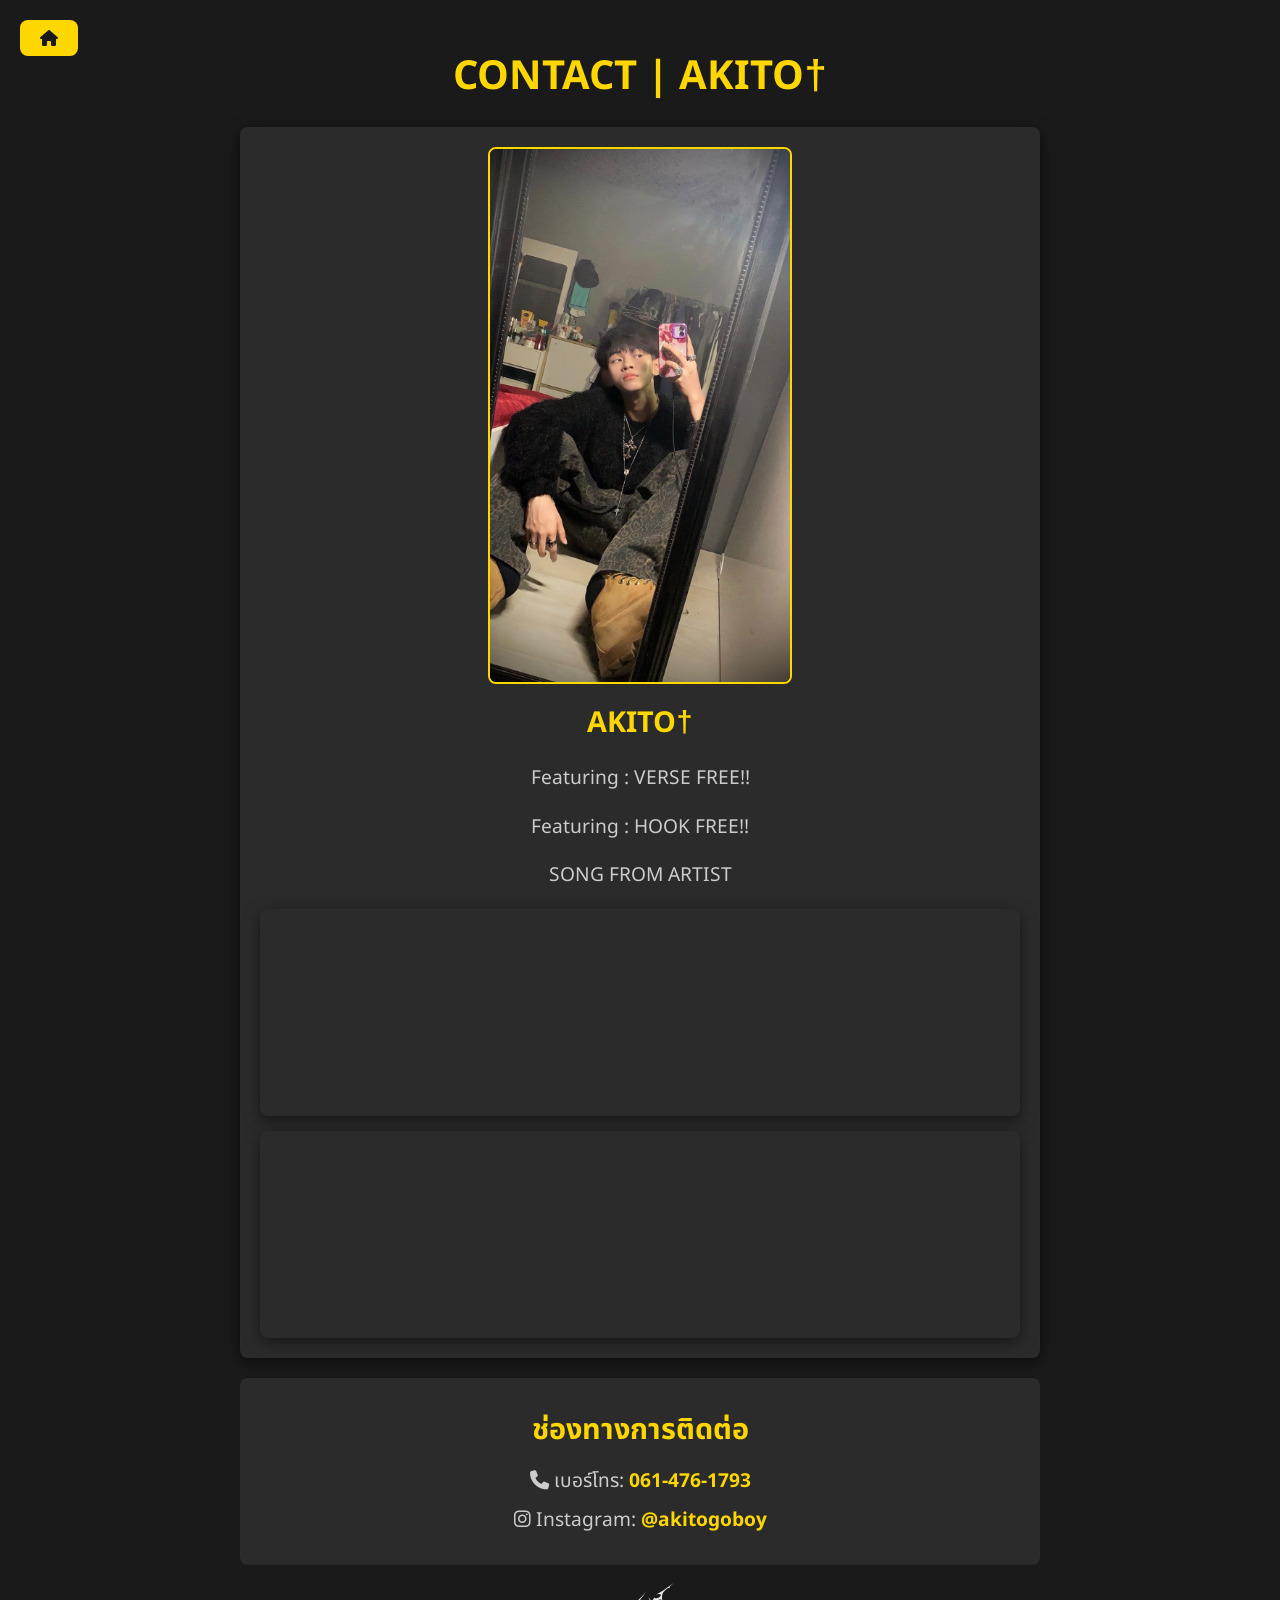
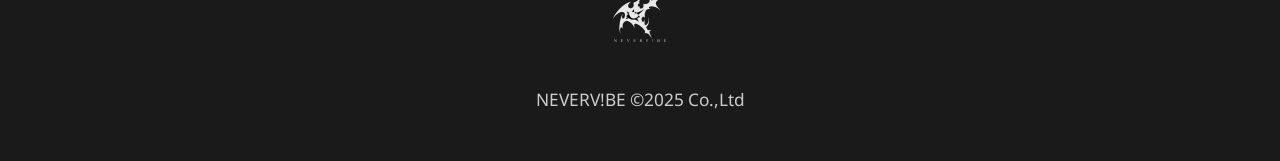
==== artist/AKITO.html @ 71a915e7 "Add files via upload" ====
<!DOCTYPE html>
<html lang="th">
<head>
    <meta charset="UTF-8">
    <meta name="viewport" content="width=device-width, initial-scale=1.0">
    <title>NEVERV!BE</title>
    <link rel="icon" type="image/x-icon" href="image/logo.png">
    <link rel="stylesheet" href="styles.css">
    <link rel="stylesheet" href="https://cdnjs.cloudflare.com/ajax/libs/font-awesome/6.6.0/css/all.min.css" integrity="sha512-Kc323vGBEqzTmouAECnVceyQqyqdsSiqLQISBL29aUW4U/M7pSPA/gEUZQqv1cwx4OnYxTxve5UMg5GT6L4JJg==" crossorigin="anonymous" referrerpolicy="no-referrer" />
    <link rel="preconnect" href="https://fonts.googleapis.com">
    <link rel="preconnect" href="https://fonts.gstatic.com" crossorigin>
    <link href="https://fonts.googleapis.com/css2?family=Noto+Sans+Thai:wght@100..900&display=swap" rel="stylesheet">
</head>
<body>
    <div class="home-button">
        <a href="https://undervibe.github.io/undervibe/">
            <i class="fa-solid fa-house"></i>
        </a>
    </div>
    <div class="container">
        <h1>CONTACT | AKITO†</h1>
        <div class="artist-card">
            <img src="image/artist7.jpg" alt="ศิลปิน 1">
            <h2>AKITO†</h2>
            <p>Featuring : VERSE FREE!!</p>
            <p>Featuring : HOOK FREE!!</p>
            <p>SONG FROM ARTIST</p>
            <div class="youtube-video">
                <iframe width="100%" height="200" src="https://www.youtube.com/embed/q7c63Br7a38" title="YouTube video player" frameborder="0" allow="accelerometer; autoplay; clipboard-write; encrypted-media; gyroscope; picture-in-picture" allowfullscreen></iframe>
            </div>

            <div class="soundcloud-preview">
                <iframe width="100%" height="200" scrolling="no" frameborder="no" allow="autoplay" src="https://w.soundcloud.com/player/?url=https://soundcloud.com/akitogoboy/she-fttrapmeen?si=21c6e44f8a884caf9ad15cc47c155f5d&utm_source=clipboard&utm_medium=text&utm_campaign=social_sharing&color=%23FFD700&auto_play=false"></iframe>
            </div>
        </div>
        <!-- เพิ่มศิลปินได้ตามต้องการ -->

        <div class="contact-info">
            <h2>ช่องทางการติดต่อ</h2>
            <p><i class="fa-solid fa-phone"></i> เบอร์โทร: <a href="tel:0614761793">061-476-1793</a></p>
            <p><i class="fa-brands fa-instagram"></i> Instagram: <a href="https://www.instagram.com/akitogoboy/" target="_blank">@akitogoboy</a></p>
        </div>
    </div>
    <footer>
        <img src="image/logo2.png" alt="โลโก้ UNDERVIBE" class="footer-logo">
        <p>NEVERV!BE ©2025 Co.,Ltd</p>
    </footer>
</body>
</html>
---- artist/styles.css ----
body {
    font-family: "Noto Sans Thai", sans-serif;
    background-color: #1a1a1a; /* สีพื้นหลังเข้ม */
    color: #ffffff; /* ตัวอักษรสีขาว */
    margin: 0;
    padding: 20px;
}

.container {
    max-width: 800px;
    margin: auto;
}

h1 {
    text-align: center;
    font-size: 2.5em;
    margin-bottom: 20px;
    color: #FFD700; /* สีทองเพื่อความหรูหรา */
    text-transform: uppercase; /* เปลี่ยนข้อความให้เป็นตัวพิมพ์ใหญ่ */
}

.artist-card {
    background: #2b2b2b; /* สีพื้นหลังของการ์ด */
    border-radius: 8px;
    box-shadow: 0 4px 15px rgba(0, 0, 0, 0.5); /* เงาที่ให้ความลึก */
    margin: 15px 0;
    padding: 20px;
    text-align: center;
    transition: transform 0.3s; /* การเปลี่ยนแปลงเมื่อโฮเวอร์ */
}

.artist-card:hover {
    transform: scale(1.05); /* ขยายการ์ดเมื่อโฮเวอร์ */
}

.artist-card img {
    width: 100%;
    max-width: 300px; /* กำหนดขนาดสูงสุดของรูปภาพ */
    border-radius: 8px;
    border: 2px solid #FFD700; /* ขอบทอง */
    margin: 0 auto; /* จัดให้อยู่กึ่งกลาง */
}


h2 {
    font-size: 1.8em;
    margin: 10px 0;
    color: #FFD700; /* สีทอง */
}

p {
    font-size: 1.2em;
    color: #cccccc; /* สีเทาอ่อน */
}

/* ปรับแต่งลิงก์ให้สวยงาม */
a {
    color: #FFD700;
    text-decoration: none;
    font-weight: bold;
}

a:hover {
    text-decoration: underline; /* เพิ่มเส้นใต้เมื่อโฮเวอร์ */
}
.contact-info {
    background: #2b2b2b; /* สีพื้นหลังเข้ม */
    border-radius: 8px;
    padding: 20px;
    margin-top: 20px;
}

.contact-info h2 {
    color: #FFD700; /* สีทอง */
    font-size: 1.8em;
    margin-bottom: 15px;
    text-align: center;
}

.contact-info p {
    color: #cccccc; /* สีเทาอ่อน */
    font-size: 1.2em;
    margin: 10px 0;
    text-align: center; /* จัดให้อยู่กลาง */
}

.contact-info a {
    font-family: "Noto Sans Thai", sans-serif;
    color: #FFD700; /* สีทอง */
    text-decoration: none; /* ไม่ให้มีเส้นใต้ */
    font-weight: bold; /* หนา */
}

.contact-info a:hover {
    text-decoration: underline; /* เพิ่มเส้นใต้เมื่อโฮเวอร์ */
}

footer {
    background: #1a1a1a; /* สีพื้นหลังเข้มเหมือนเว็บไซต์ */
    color: #cccccc; /* สีตัวอักษรเทาอ่อน */
    text-align: center; /* จัดกลาง */
    padding: 10px 0; /* ช่องว่างด้านบนและล่าง */
    position: relative; /* ให้ตำแหน่งสัมพันธ์กับ container */
    bottom: 0; /* จัดให้ไปอยู่ด้านล่าง */
    width: 100%; /* ทำให้เต็มความกว้าง */
    font-size: 0.9em; /* ขนาดตัวอักษรเล็กลง */
}

.footer-logo {
    width: 80px; /* ขยายขนาดโลโก้ */
    height: auto;
    margin-bottom: 10px;
    opacity: 0.9;
    transition: opacity 0.3s ease;
}

/* ปุ่มโฮม */
.home-button {
    display: inline-block;
    position: fixed; /* ทำให้ปุ่มโฮมติดกับหน้าจอ */
    top: 20px; /* ระยะจากด้านบน */
    left: 20px; /* ระยะจากด้านซ้าย */
    z-index: 1000; /* ลำดับชั้นเพื่อให้อยู่ด้านบนสุด */
    text-align: center;
}

.home-button a {
    display: inline-flex;
    align-items: center;
    padding: 10px 20px;
    background-color: #FFD700; /* สีทอง */
    color: #1a1a1a; /* สีตัวอักษรเข้ม */
    text-decoration: none;
    border-radius: 8px;
    font-weight: bold;
    transition: background-color 0.3s ease;
}

.home-button a:hover {
    background-color: #e5c100; /* สีทองเข้มขึ้นเล็กน้อยเมื่อโฮเวอร์ */
}

.home-icon {
    width: 20px;
    height: 20px;
    margin-right: 8px; /* เว้นระยะห่างระหว่างไอคอนกับข้อความ */
}

.youtube-video {
    margin-top: 15px;
    border-radius: 8px;
    overflow: hidden; /* ทำให้ขอบวิดีโอกลมตามมุมของการ์ด */
    box-shadow: 0 4px 15px rgba(0, 0, 0, 0.5); /* เพิ่มเงาให้ดูน่าสนใจ */
}

.soundcloud-preview {
    margin-top: 15px;
    border-radius: 8px;
    overflow: hidden;
    box-shadow: 0 4px 15px rgba(0, 0, 0, 0.5);
}
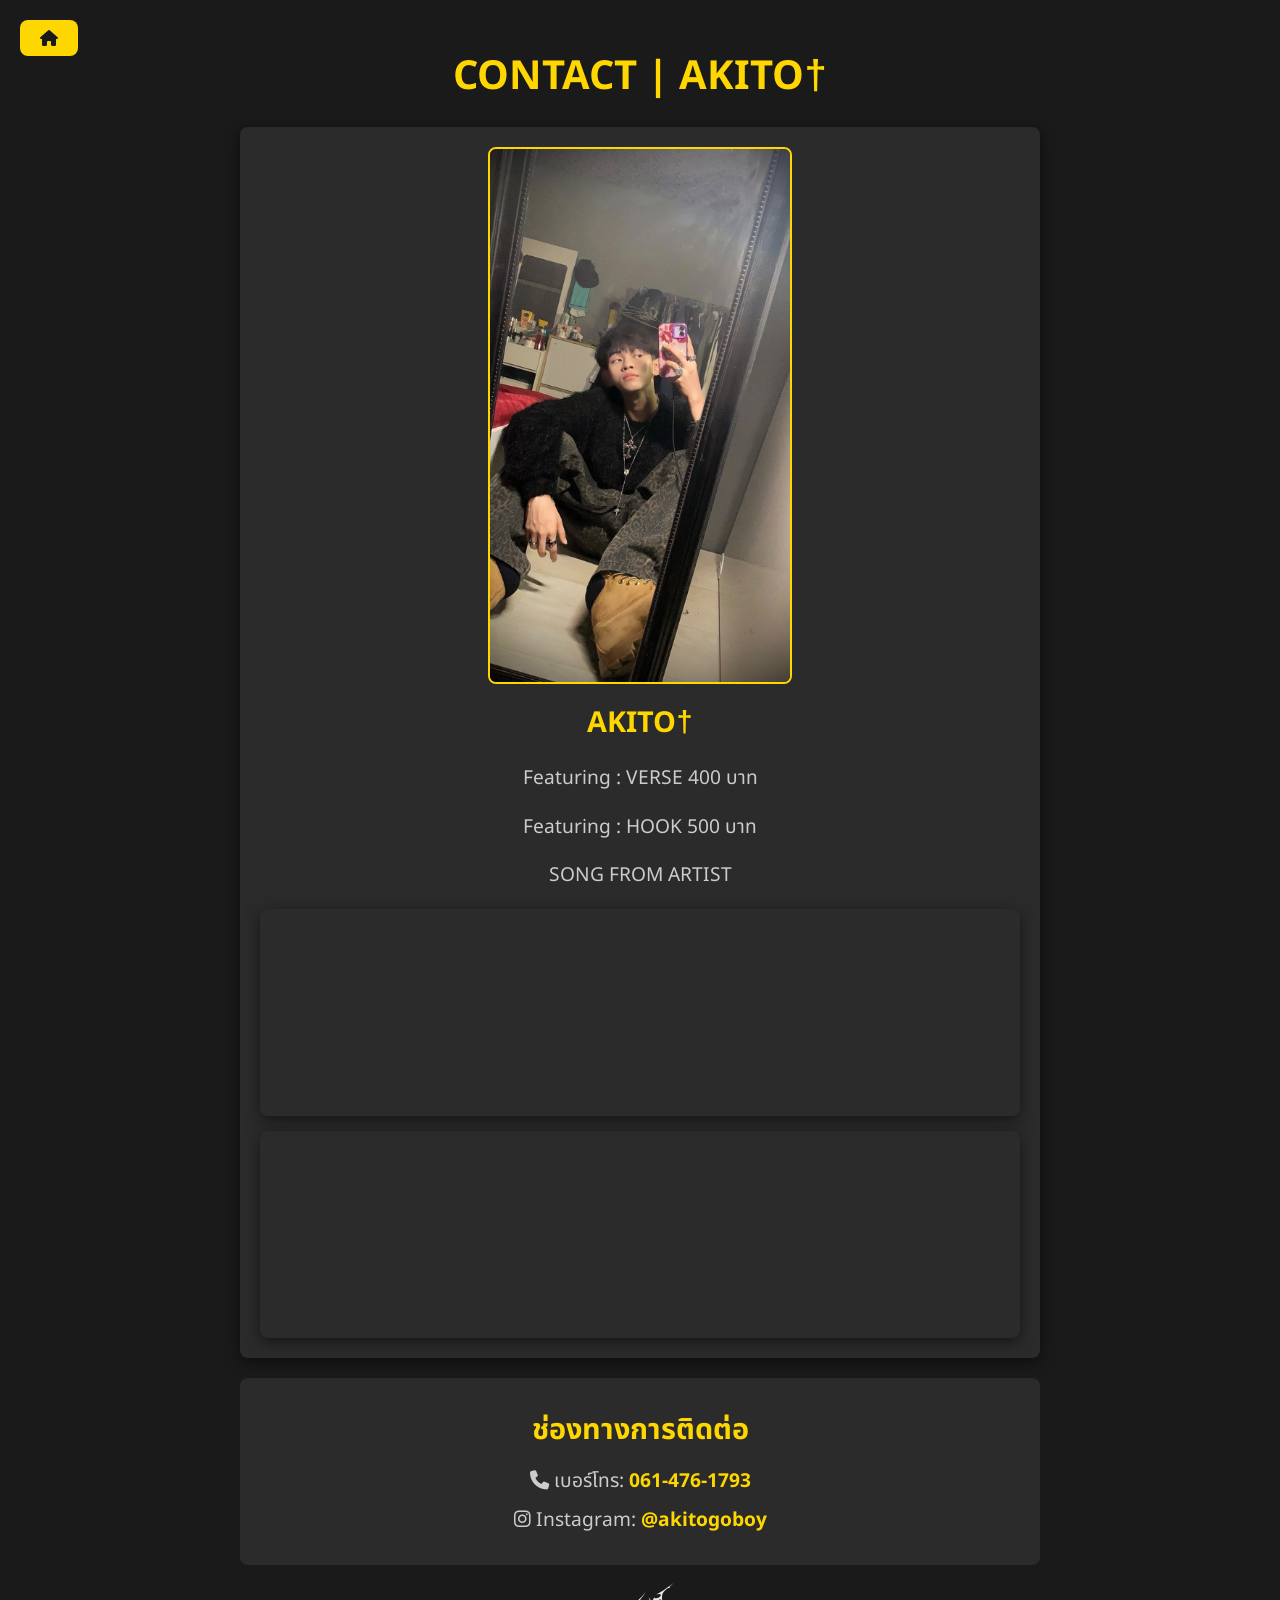
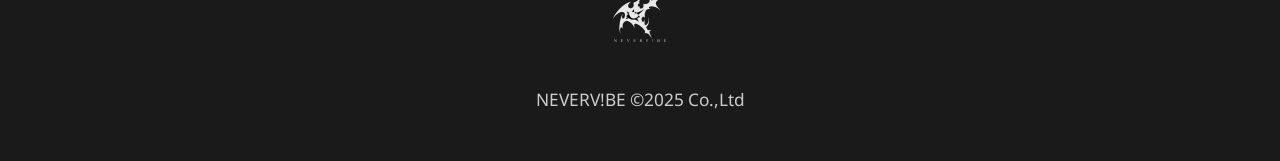
==== commit 399b2e90: "Add files via upload" ====
--- a/artist/AKITO.html
+++ b/artist/AKITO.html
@@ -13,7 +13,7 @@
 </head>
 <body>
     <div class="home-button">
-        <a href="https://undervibe.github.io/undervibe/">
+        <a href="https://undervibe.github.io/nevervibe/">
             <i class="fa-solid fa-house"></i>
         </a>
     </div>
@@ -22,8 +22,8 @@
         <div class="artist-card">
             <img src="image/artist7.jpg" alt="ศิลปิน 1">
             <h2>AKITO†</h2>
-            <p>Featuring : VERSE FREE!!</p>
-            <p>Featuring : HOOK FREE!!</p>
+            <p>Featuring : VERSE 400 บาท</p>
+            <p>Featuring : HOOK 500 บาท</p>
             <p>SONG FROM ARTIST</p>
             <div class="youtube-video">
                 <iframe width="100%" height="200" src="https://www.youtube.com/embed/q7c63Br7a38" title="YouTube video player" frameborder="0" allow="accelerometer; autoplay; clipboard-write; encrypted-media; gyroscope; picture-in-picture" allowfullscreen></iframe>
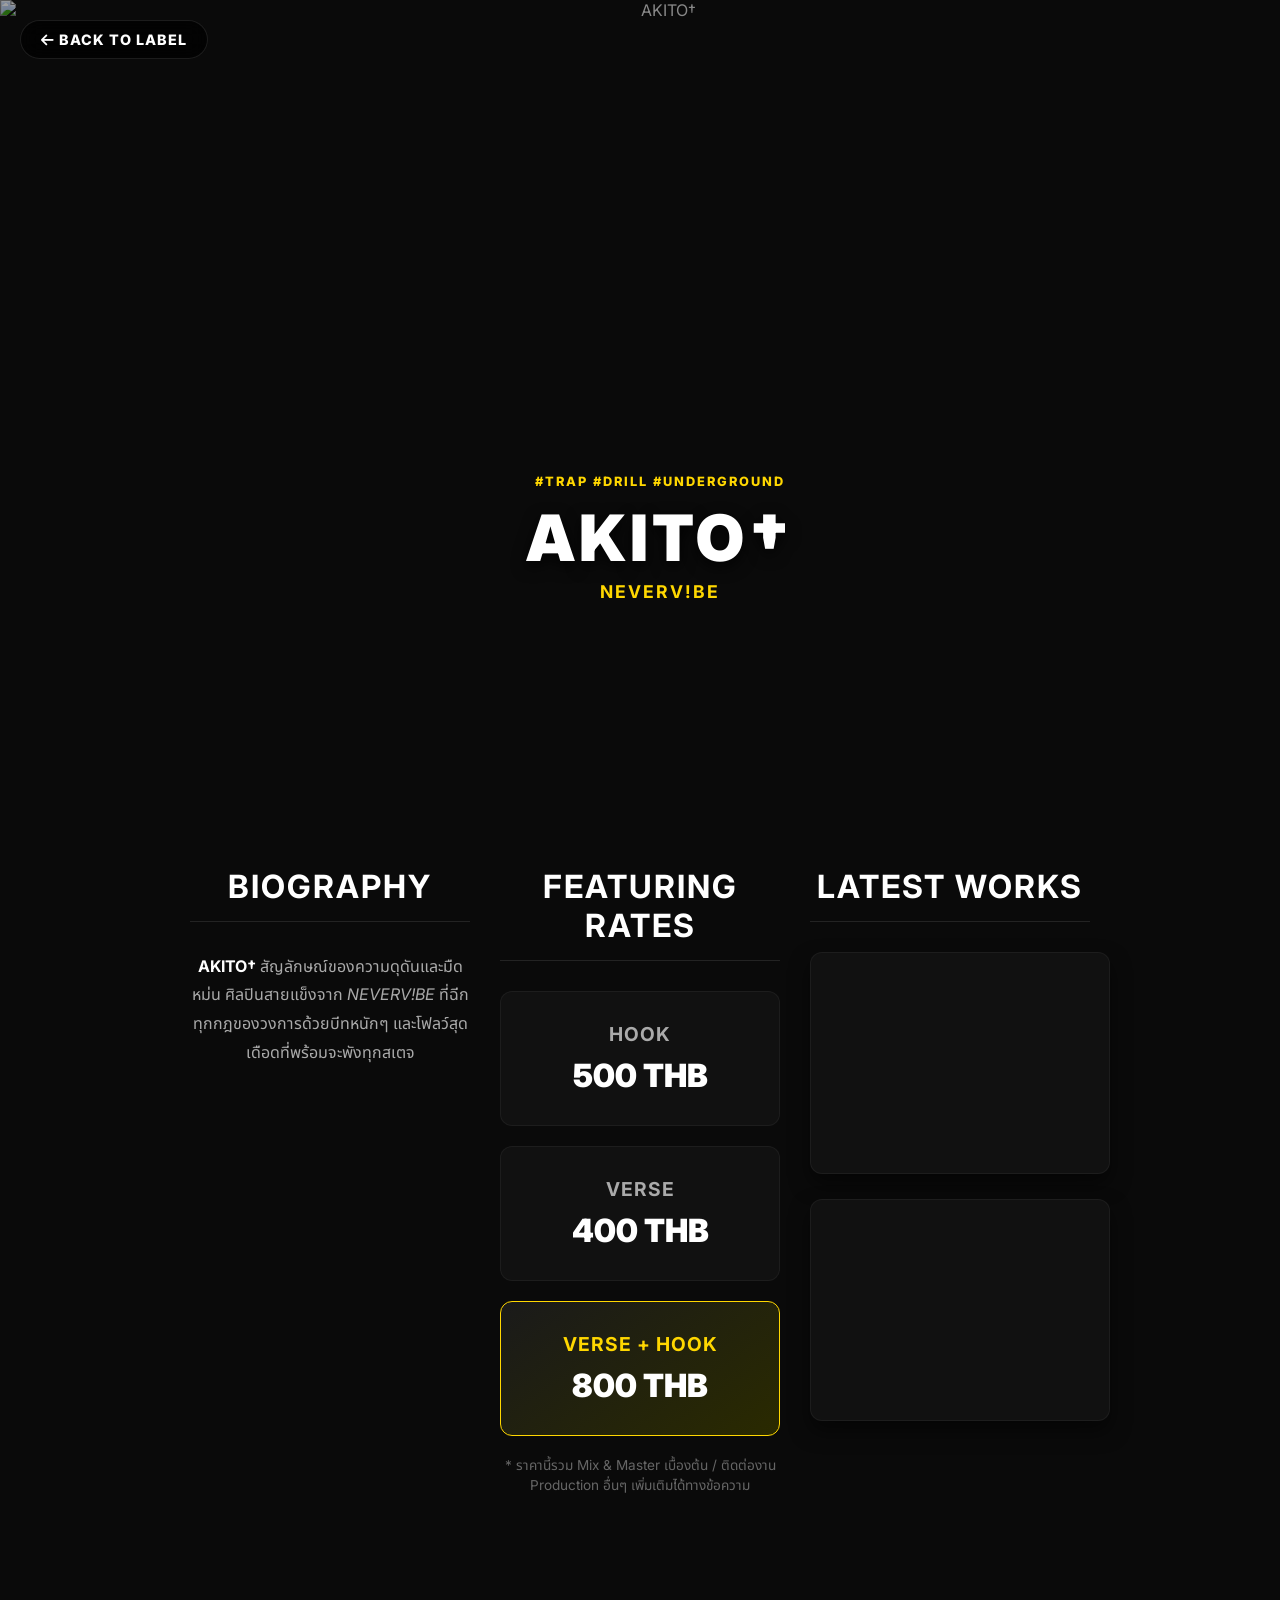
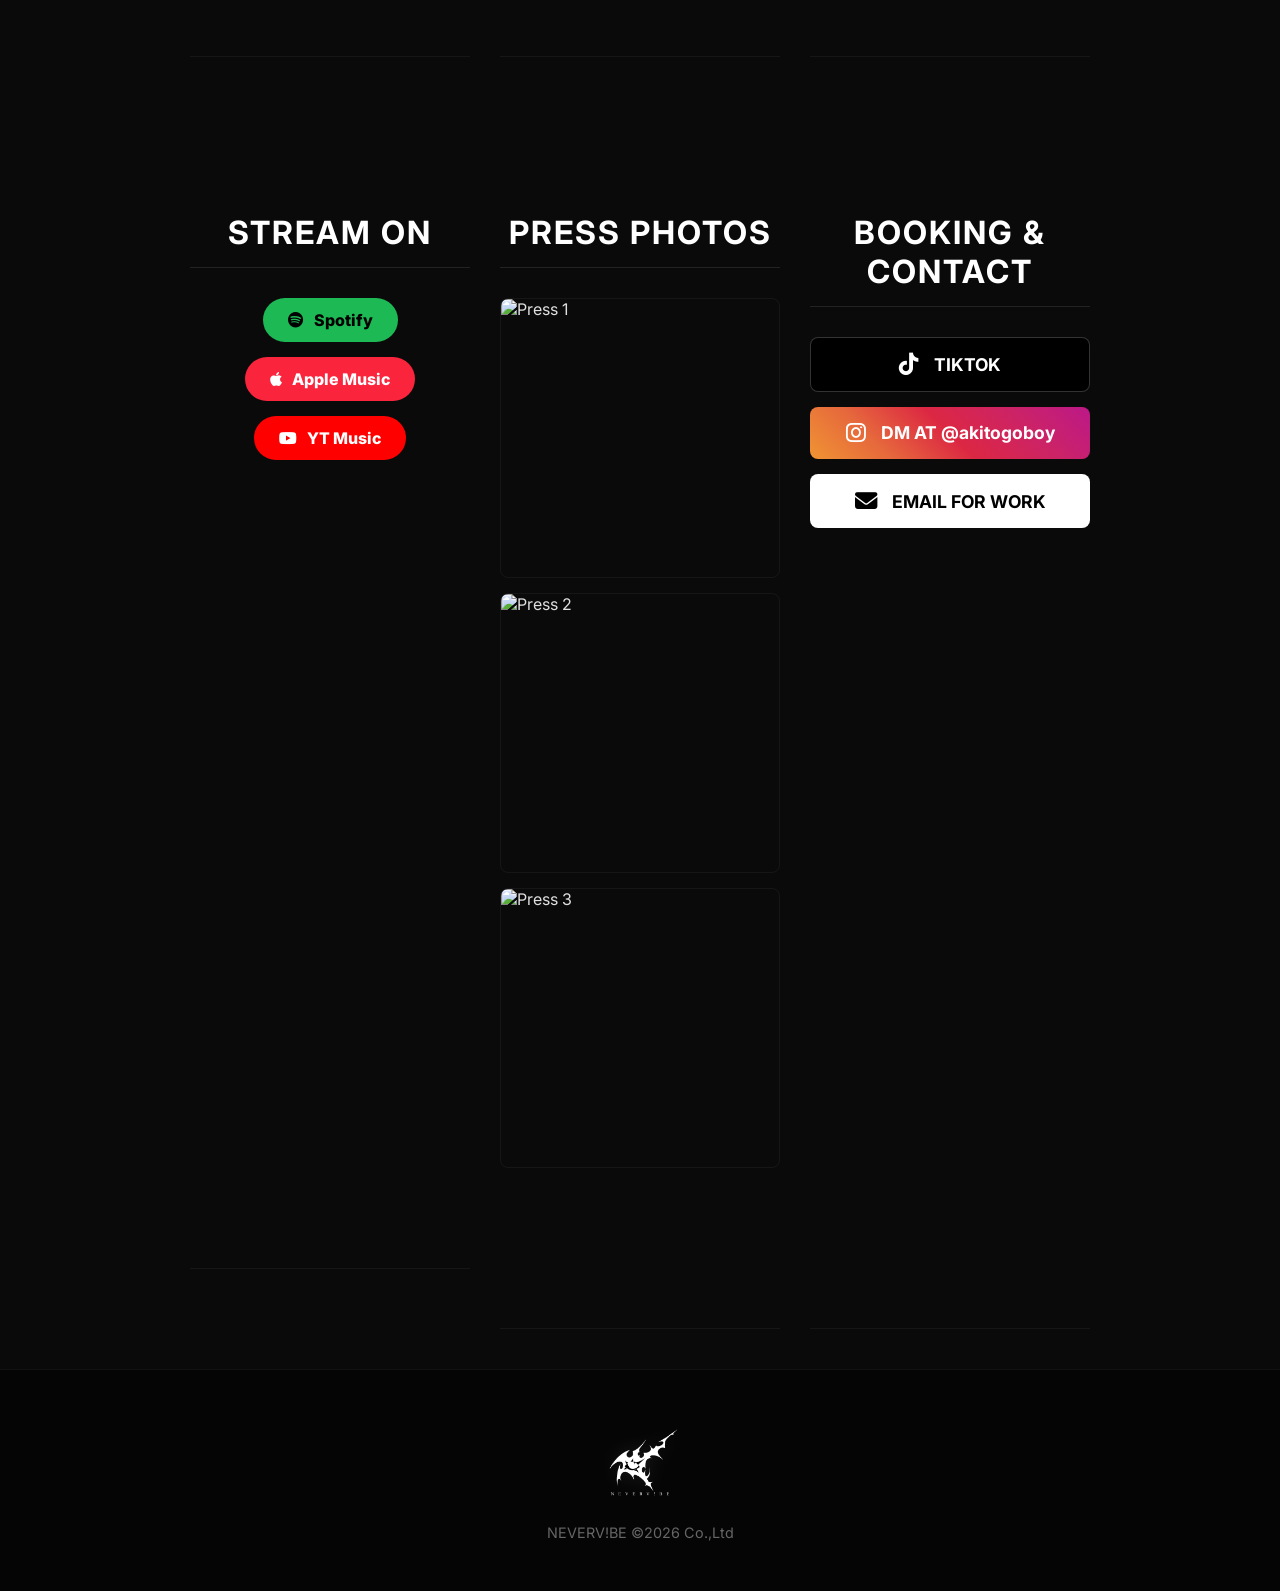
==== commit 7dcd4548: "Add files via upload" ====
--- a/artist/AKITO.html
+++ b/artist/AKITO.html
@@ -3,47 +3,97 @@
 <head>
     <meta charset="UTF-8">
     <meta name="viewport" content="width=device-width, initial-scale=1.0">
-    <title>NEVERV!BE</title>
+    <title>AKITO† | NEVERV!BE</title>
     <link rel="icon" type="image/x-icon" href="image/logo.png">
     <link rel="stylesheet" href="styles.css">
-    <link rel="stylesheet" href="https://cdnjs.cloudflare.com/ajax/libs/font-awesome/6.6.0/css/all.min.css" integrity="sha512-Kc323vGBEqzTmouAECnVceyQqyqdsSiqLQISBL29aUW4U/M7pSPA/gEUZQqv1cwx4OnYxTxve5UMg5GT6L4JJg==" crossorigin="anonymous" referrerpolicy="no-referrer" />
-    <link rel="preconnect" href="https://fonts.googleapis.com">
-    <link rel="preconnect" href="https://fonts.gstatic.com" crossorigin>
-    <link href="https://fonts.googleapis.com/css2?family=Noto+Sans+Thai:wght@100..900&display=swap" rel="stylesheet">
+    <link rel="stylesheet" href="https://cdnjs.cloudflare.com/ajax/libs/font-awesome/6.6.0/css/all.min.css">
+    <link href="https://fonts.googleapis.com/css2?family=Inter:wght@400;600;900&family=Noto+Sans+Thai:wght@300;400;700;900&display=swap" rel="stylesheet">
 </head>
-<body>
-    <div class="home-button">
-        <a href="https://undervibe.github.io/nevervibe/">
-            <i class="fa-solid fa-house"></i>
-        </a>
-    </div>
-    <div class="container">
-        <h1>CONTACT | AKITO†</h1>
-        <div class="artist-card">
-            <img src="image/artist7.jpg" alt="ศิลปิน 1">
-            <h2>AKITO†</h2>
-            <p>Featuring : VERSE 400 บาท</p>
-            <p>Featuring : HOOK 500 บาท</p>
-            <p>SONG FROM ARTIST</p>
-            <div class="youtube-video">
-                <iframe width="100%" height="200" src="https://www.youtube.com/embed/q7c63Br7a38" title="YouTube video player" frameborder="0" allow="accelerometer; autoplay; clipboard-write; encrypted-media; gyroscope; picture-in-picture" allowfullscreen></iframe>
+<body class="artist-page">
+    
+    <a href="index.html" class="floating-back">
+        <i class="fa-solid fa-arrow-left"></i> BACK TO LABEL
+    </a>
+
+    <header class="artist-hero">
+        <img src="image/AKITO.jpg" alt="AKITO†">
+        <div class="hero-overlay">
+            <div class="genre-tags">#TRAP #DRILL #UNDERGROUND</div>
+            <h1>AKITO†</h1>
+            <p>NEVERV!BE</p>
+        </div>
+    </header>
+
+    <main class="artist-container">
+        <section class="bio-section">
+            <h2>BIOGRAPHY</h2>
+            <div class="bio-text">
+                <p><strong>AKITO†</strong> สัญลักษณ์ของความดุดันและมืดหม่น ศิลปินสายแข็งจาก <em>NEVERV!BE</em> ที่ฉีกทุกกฎของวงการด้วยบีทหนักๆ และโฟลว์สุดเดือดที่พร้อมจะพังทุกสเตจ</p>
             </div>
+        </section>
 
-            <div class="soundcloud-preview">
-                <iframe width="100%" height="200" scrolling="no" frameborder="no" allow="autoplay" src="https://w.soundcloud.com/player/?url=https://soundcloud.com/akitogoboy/she-fttrapmeen?si=21c6e44f8a884caf9ad15cc47c155f5d&utm_source=clipboard&utm_medium=text&utm_campaign=social_sharing&color=%23FFD700&auto_play=false"></iframe>
+        <section class="rate-section">
+            <h2>FEATURING RATES</h2>
+            <div class="rates-grid">
+                <div class="rate-box">
+                    <h3>HOOK</h3>
+                    <p class="price">500 THB</p>
+                </div>
+                <div class="rate-box">
+                    <h3>VERSE</h3>
+                    <p class="price">400 THB</p>
+                </div>
+                <div class="rate-box premium">
+                    <h3>VERSE + HOOK</h3>
+                    <p class="price">800 THB</p>
+                </div>
             </div>
-        </div>
-        <!-- เพิ่มศิลปินได้ตามต้องการ -->
+            <p class="rate-note">* ราคานี้รวม Mix & Master เบื้องต้น / ติดต่องาน Production อื่นๆ เพิ่มเติมได้ทางข้อความ</p>
+        </section>
 
-        <div class="contact-info">
-            <h2>ช่องทางการติดต่อ</h2>
-            <p><i class="fa-solid fa-phone"></i> เบอร์โทร: <a href="tel:0614761793">061-476-1793</a></p>
-            <p><i class="fa-brands fa-instagram"></i> Instagram: <a href="https://www.instagram.com/akitogoboy/" target="_blank">@akitogoboy</a></p>
-        </div>
-    </div>
-    <footer>
-        <img src="image/logo2.png" alt="โลโก้ UNDERVIBE" class="footer-logo">
-        <p>NEVERV!BE ©2025 Co.,Ltd</p>
+        <section class="media-section">
+            <h2>LATEST WORKS</h2>
+            <div class="media-grid">
+                <div class="media-box">
+                    <iframe width="100%" height="220" src="https://www.youtube.com/embed/q7c63Br7a38" frameborder="0" allow="accelerometer; autoplay; clipboard-write; encrypted-media; gyroscope; picture-in-picture" allowfullscreen></iframe>
+                </div>
+                <div class="media-box">
+                    <iframe width="100%" height="220" scrolling="no" frameborder="no" allow="autoplay" src="https://w.soundcloud.com/player/?url=https://soundcloud.com/akitogoboy/she-fttrapmeen&color=%23FFD700&auto_play=false"></iframe>
+                </div>
+            </div>
+        </section>
+
+        <section class="streaming-section">
+            <h2>STREAM ON</h2>
+            <div class="streaming-links">
+                <a href="https://open.spotify.com/artist/3PwkpdK9tYv3R54A1a7k4M" target="_blank" class="stream-btn spotify"><i class="fa-brands fa-spotify"></i> Spotify</a>
+                <a href="https://music.apple.com/us/album/you-know-feat-jayq-single/1883758673" target="_blank" class="stream-btn apple"><i class="fa-brands fa-apple"></i> Apple Music</a>
+                <a href="https://www.youtube.com/@akitogoboytrap" target="_blank" class="stream-btn youtube"><i class="fa-brands fa-youtube"></i> YT Music</a>
+            </div>
+        </section>
+
+        <section class="gallery-section">
+            <h2>PRESS PHOTOS</h2>
+            <div class="gallery-grid">
+                <div class="gallery-item"><img src="image/AKITO (1).jpg" alt="Press 1"></div>
+                <div class="gallery-item"><img src="image/AKITO (2).jpg" alt="Press 2"></div>
+                <div class="gallery-item"><img src="image/AKITO (3).jpg" alt="Press 3"></div>
+            </div>
+        </section>
+
+        <section class="contact-section">
+            <h2>BOOKING & CONTACT</h2>
+            <div class="contact-links">
+                <a href="https://www.tiktok.com/" target="_blank" class="tiktok-btn"><i class="fa-brands fa-tiktok"></i> TIKTOK</a>
+                <a href="https://www.instagram.com/akitogoboy/" target="_blank" class="ig-btn"><i class="fa-brands fa-instagram"></i> DM AT @akitogoboy</a>
+                <a href="mailto:nevervibeofficial2025@gmail.com" target="_blank" class="mail-btn"><i class="fa-solid fa-envelope"></i> EMAIL FOR WORK</a>
+            </div>
+        </section>
+    </main>
+
+    <footer class="artist-footer">
+        <img src="image/logo2.png" alt="NEVERVIBE" class="footer-logo">
+        <p>NEVERV!BE ©2026 Co.,Ltd</p>
     </footer>
 </body>
-</html>
+</html>
--- a/artist/styles.css
+++ b/artist/styles.css
@@ -1,162 +1,512 @@
-
+/* =========================================
+   BASE STYLES & TYPOGRAPHY
+========================================= */
 body {
-    font-family: "Noto Sans Thai", sans-serif;
-    background-color: #1a1a1a; /* สีพื้นหลังเข้ม */
-    color: #ffffff; /* ตัวอักษรสีขาว */
+    font-family: 'Inter', 'Noto Sans Thai', sans-serif;
+    background: #0a0a0a;
+    color: #e0e0e0;
     margin: 0;
-    padding: 20px;
-}
-
-.container {
-    max-width: 800px;
-    margin: auto;
-}
-
-h1 {
+    padding: 0;
+    scroll-behavior: smooth;
+    overflow-x: hidden;
+}
+html { max-width: 100%; overflow-x: hidden; }
+
+/* =========================================
+   NAVIGATION BAR
+========================================= */
+.main-nav {
+    position: fixed;
+    top: 0; width: 100%;
+    background: rgba(0,0,0,0.95);
+    backdrop-filter: blur(15px);
+    z-index: 1000;
+    display: flex;
+    justify-content: center;
+    gap: 20px;
+    padding: 15px 0;
+    border-bottom: 1px solid rgba(255,255,255,0.1);
+}
+.main-nav a {
+    color: #fff;
+    text-decoration: none;
+    font-size: 0.8rem;
+    font-weight: 700;
+    letter-spacing: 1px;
+    transition: color 0.3s;
+    white-space: nowrap;
+}
+.main-nav a:hover { color: #FFD700; }
+.nav-booking { color: #FFD700 !important; border: 1px solid #FFD700; padding: 2px 10px; border-radius: 4px;}
+
+/* =========================================
+   HEADER & MAIN LAYOUT
+========================================= */
+header { text-align: center; padding: 120px 20px 40px; }
+.logo { width: 110px; filter: drop-shadow(0 0 15px rgba(255,255,255,0.2)); }
+.label { font-size: 2.8rem; letter-spacing: 6px; margin: 15px 0; font-weight: 900; color: #fff;}
+.update-date { font-size: 0.8rem; color: #888; letter-spacing: 2px; }
+
+.social-links-top {
+    display: flex;
+    justify-content: center;
+    gap: 25px;
+    margin-bottom: 40px;
+    position: relative;
+    z-index: 10;
+}
+.social-links-top a {
+    color: #fff;
+    font-size: 1.8rem;
+    text-decoration: none;
+    transition: transform 0.3s, color 0.3s;
+}
+.social-links-top a:hover { color: #FFD700; transform: scale(1.1); }
+
+main { max-width: 1200px; margin: auto; padding: 0 20px; }
+
+section {
+    padding: 100px 0;
+    border-bottom: 1px solid rgba(255,255,255,0.05);
+}
+
+h1 { 
+    font-size: 3.5rem; 
+    text-align: center; 
+    margin-bottom: 60px; 
+    text-transform: uppercase; 
+    letter-spacing: 5px; 
+    color: #fff;
+    font-weight: 900;
+}
+
+/* =========================================
+   SECTION: ARTISTS (MAIN PAGE)
+========================================= */
+.artist-container {
+    display: grid;
+    grid-template-columns: repeat(auto-fit, minmax(280px, 1fr));
+    gap: 30px;
+}
+.artist-card {
+    position: relative;
+    aspect-ratio: 3/4;
+    overflow: hidden;
+    border-radius: 12px;
+    background: #111;
+    text-decoration: none;
+    border: 1px solid rgba(255,255,255,0.05);
+}
+.artist-card img { width: 100%; height: 100%; object-fit: cover; transition: 0.6s ease; }
+.artist-card:hover img { transform: scale(1.1); }
+.artist-name {
+    position: absolute;
+    bottom: 0; width: 100%;
+    padding: 50px 20px 25px;
+    background: linear-gradient(transparent, rgba(0,0,0,0.95));
+    color: #fff; font-size: 1.8rem; font-weight: 900; text-align: center;
+    letter-spacing: 1px;
+}
+
+/* =========================================
+   SECTION: EVENTS
+========================================= */
+.event-container { 
+    display: flex; 
+    flex-direction: column; 
+    gap: 20px; 
+    max-width: 1000px; 
+    margin: 0 auto; 
+}
+.event-item { 
+    display: flex; 
+    align-items: center; 
+    justify-content: flex-start;
+    gap: 30px; 
+    background: #111; 
+    padding: 25px 30px; 
+    border-radius: 15px; 
+    border: 1px solid rgba(255,255,255,0.05);
+    transition: transform 0.3s, box-shadow 0.3s;
+}
+.event-item:hover {
+    transform: translateY(-3px);
+    box-shadow: 0 10px 20px rgba(0,0,0,0.5);
+    background: #151515;
+}
+.event-poster { flex-shrink: 0; }
+.event-poster img { 
+    width: 90px; height: 125px; object-fit: cover; 
+    border-radius: 8px; box-shadow: 0 4px 10px rgba(0,0,0,0.5);
+}
+.event-date { 
+    width: 150px; flex-shrink: 0; font-size: 1.1rem; 
+    font-weight: 700; color: #FFD700; line-height: 1.4;
+}
+.event-detail { 
+    flex-grow: 1; display: flex; flex-direction: column; gap: 5px;
+}
+.event-detail h3 { margin: 0; font-size: 1.5rem; color: #fff; text-align: left; letter-spacing: 1px;}
+.event-detail p { margin: 0; color: #aaa; font-size: 0.95rem; }
+.event-detail .event-artists { margin-top: 8px; color: #e0e0e0; font-weight: 600; }
+.event-action { flex-shrink: 0; margin-left: auto; }
+.ticket-btn { 
+    display: inline-block; background: #fff; color: #000; 
+    padding: 12px 25px; text-decoration: none; font-weight: 800; 
+    border-radius: 8px; transition: all 0.3s; text-transform: uppercase; letter-spacing: 1px;
+}
+.ticket-btn:hover { background: #FFD700; box-shadow: 0 0 15px rgba(255,215,0,0.3); }
+
+/* =========================================
+   SECTION: VIDEOS (Landscape 16:9)
+========================================= */
+.video-grid {
+    display: grid;
+    grid-template-columns: repeat(auto-fit, minmax(350px, 1fr));
+    gap: 30px;
+}
+.video-item { 
+    background: #111; padding: 15px; border-radius: 15px; 
+    border: 1px solid rgba(255,255,255,0.05); display: flex;
+    flex-direction: column; align-items: center; transition: transform 0.3s ease;
+}
+.video-item:hover { transform: translateY(-5px); border-color: rgba(255,255,255,0.3); }
+.video-item iframe { 
+    width: 100%; aspect-ratio: 16/9; border-radius: 10px; 
+    border: none; background: #000;
+}
+.video-item h3 { 
+    margin: 15px 0 0 0; font-size: 1.1rem; text-align: center; 
+    color: #fff; font-weight: 600; width: 100%;
+}
+
+/* =========================================
+   SECTION: RELEASES
+========================================= */
+.release-container { display: grid; grid-template-columns: repeat(auto-fit, minmax(280px, 1fr)); gap: 30px; }
+.release-card { 
+    background: #121212; border-radius: 12px; overflow: hidden; 
+    text-decoration: none !important; color: #fff !important; 
+    transition: transform 0.3s; border: 1px solid rgba(255,255,255,0.1);
+    display: flex; flex-direction: column;
+}
+.release-card:hover { transform: translateY(-5px); border-color: rgba(255,255,255,0.4); }
+.release-card img { width: 100%; aspect-ratio: 1/1; object-fit: cover; }
+.release-info { padding: 20px; text-align: center; }
+.release-info h3 { margin: 0 0 5px 0; color: #fff; font-size: 1.3rem; text-decoration: none; }
+.release-info p { margin: 0; color: #888; font-size: 0.9rem; text-decoration: none; }
+
+/* =========================================
+   SECTION: MERCH
+========================================= */
+.merch-container { display: grid; grid-template-columns: repeat(auto-fit, minmax(280px, 1fr)); gap: 30px; }
+.merch-card { background: #111; padding: 20px; border-radius: 15px; text-align: center; border: 1px solid rgba(255,255,255,0.05); }
+.merch-img img { width: 100%; border-radius: 10px; margin-bottom: 15px; }
+.merch-info h3 { font-size: 1.2rem; margin-bottom: 5px; color: #fff; }
+.merch-info p { color: #FFD700; font-weight: 800; margin-bottom: 20px; }
+.buy-btn { display: block; background: #fff; color: #000; padding: 12px; text-decoration: none; font-weight: 900; border-radius: 8px; }
+
+/* =========================================
+   SECTION: BOOKING FORM
+========================================= */
+.booking-container { max-width: 700px; margin: auto; background: #111; padding: 40px; border-radius: 20px; border: 1px solid rgba(255,255,255,0.05); }
+.booking-form .form-group { display: flex; gap: 20px; margin-bottom: 20px; }
+.booking-form input, .booking-form select, .booking-form textarea {
+    flex: 1; background: #000; border: 1px solid #333; color: #fff; padding: 15px; border-radius: 8px; font-family: inherit;
+}
+.submit-btn { width: 100%; padding: 18px; background: #FFD700; color: #000; border: none; font-weight: 900; border-radius: 8px; cursor: pointer; }
+
+/* =========================================
+   SECTION: ABOUT
+========================================= */
+.about-content { 
+    max-width: 850px; margin: auto; text-align: center; 
+    line-height: 1.9; font-size: 1.15rem; color: #ccc; padding: 0 20px;
+}
+.about-content p { margin-bottom: 25px; }
+.about-content strong { color: #fff; font-weight: 800; }
+.about-content em { color: #FFD700; font-style: normal; font-weight: 700; letter-spacing: 1px; }
+.highlight-text {
+    font-size: 1.6rem !important; color: #FFD700 !important; font-weight: 900;
+    letter-spacing: 2px; margin-bottom: 40px !important; text-shadow: 0 2px 10px rgba(255, 215, 0, 0.2);
+}
+.welcome-text {
+    margin-top: 50px !important; font-size: 1.3rem !important; font-weight: 900;
+    color: #fff !important; letter-spacing: 3px; border-top: 1px solid rgba(255,255,255,0.1); padding-top: 30px;
+}
+
+/* =========================================
+   FOOTER & BACKGROUNDS
+========================================= */
+footer { text-align: center; padding: 80px 20px; border-top: 1px solid rgba(255,255,255,0.05); background: #050505; }
+.social-links { margin-top: 20px; display: flex; justify-content: center; gap: 20px; }
+.social-links a { color: #fff; font-size: 1.8rem; transition: color 0.3s, transform 0.3s; }
+.social-links a:hover { color: #FFD700; transform: scale(1.2); }
+
+.video-background { position: fixed; top: 0; left: 0; width: 100%; height: 100%; z-index: -2; }
+.video-foreground iframe {
+    position: absolute; top: 50%; left: 50%; transform: translate(-50%, -50%);
+    width: 120vw; height: 68vw; filter: blur(25px) brightness(0.25); pointer-events: none;
+}
+.video-overlay { position: fixed; top: 0; left: 0; width: 100%; height: 100%; background: rgba(0,0,0,0.4); z-index: -1; }
+
+/* =========================================
+   ARTIST PROFILE PAGE (trapmeen.html)
+========================================= */
+.artist-page { background-color: #0a0a0a; padding: 0; margin: 0; }
+.floating-back {
+    position: fixed; top: 20px; left: 20px; z-index: 1000; background: rgba(0, 0, 0, 0.7);
+    color: #fff; padding: 10px 20px; border-radius: 30px; text-decoration: none;
+    font-weight: 800; font-size: 0.9rem; letter-spacing: 1px;
+    border: 1px solid rgba(255,255,255,0.1); backdrop-filter: blur(10px); transition: all 0.3s ease;
+}
+.floating-back:hover { background: #FFD700; color: #000; transform: scale(1.05); }
+
+/* --- โค้ดส่วนแบนเนอร์ด้านบนที่อัปเดตใหม่ --- */
+.artist-hero {
+    position: relative; 
+    width: 100%; 
+    height: 60vh; 
+    min-height: 400px;
+    display: flex; 
+    align-items: flex-end; 
+    justify-content: center; 
+    overflow: hidden;
+}
+
+.artist-hero img {
+    position: absolute; 
+    top: 0; left: 0; 
+    width: 100%; height: 100%;
+    object-fit: cover; 
+    z-index: 1; 
+    filter: brightness(0.6) contrast(1.2);
+}
+
+/* สร้างเลเยอร์ไล่สีดำทับรูปภาพแบบเต็มจอ 100% */
+.artist-hero::after {
+    content: '';
+    position: absolute;
+    bottom: 0;
+    left: 0;
+    width: 100%;
+    height: 60%; /* ให้เงาดำไล่จาก 60% ด้านล่างขึ้นไป */
+    background: linear-gradient(to top, #0a0a0a 0%, transparent 100%);
+    z-index: 2;
+}
+
+.hero-overlay {
+    position: relative; 
+    z-index: 3; /* ดันข้อความให้ลอยอยู่เหนือเงาดำ */
+    width: 100%; 
     text-align: center;
-    font-size: 2.5em;
-    margin-bottom: 20px;
-    color: #FFD700; /* สีทองเพื่อความหรูหรา */
-    text-transform: uppercase; /* เปลี่ยนข้อความให้เป็นตัวพิมพ์ใหญ่ */
-}
-
-.artist-card {
-    background: #2b2b2b; /* สีพื้นหลังของการ์ด */
-    border-radius: 8px;
-    box-shadow: 0 4px 15px rgba(0, 0, 0, 0.5); /* เงาที่ให้ความลึก */
-    margin: 15px 0;
-    padding: 20px;
-    text-align: center;
-    transition: transform 0.3s; /* การเปลี่ยนแปลงเมื่อโฮเวอร์ */
-}
-
-.artist-card:hover {
-    transform: scale(1.05); /* ขยายการ์ดเมื่อโฮเวอร์ */
-}
-
-.artist-card img {
-    width: 100%;
-    max-width: 300px; /* กำหนดขนาดสูงสุดของรูปภาพ */
-    border-radius: 8px;
-    border: 2px solid #FFD700; /* ขอบทอง */
-    margin: 0 auto; /* จัดให้อยู่กึ่งกลาง */
-}
-
-
-h2 {
-    font-size: 1.8em;
-    margin: 10px 0;
-    color: #FFD700; /* สีทอง */
-}
-
-p {
-    font-size: 1.2em;
-    color: #cccccc; /* สีเทาอ่อน */
-}
-
-/* ปรับแต่งลิงก์ให้สวยงาม */
-a {
-    color: #FFD700;
-    text-decoration: none;
-    font-weight: bold;
-}
-
-a:hover {
-    text-decoration: underline; /* เพิ่มเส้นใต้เมื่อโฮเวอร์ */
-}
-.contact-info {
-    background: #2b2b2b; /* สีพื้นหลังเข้ม */
-    border-radius: 8px;
-    padding: 20px;
-    margin-top: 20px;
-}
-
-.contact-info h2 {
-    color: #FFD700; /* สีทอง */
-    font-size: 1.8em;
-    margin-bottom: 15px;
-    text-align: center;
-}
-
-.contact-info p {
-    color: #cccccc; /* สีเทาอ่อน */
-    font-size: 1.2em;
-    margin: 10px 0;
-    text-align: center; /* จัดให้อยู่กลาง */
-}
-
-.contact-info a {
-    font-family: "Noto Sans Thai", sans-serif;
-    color: #FFD700; /* สีทอง */
-    text-decoration: none; /* ไม่ให้มีเส้นใต้ */
-    font-weight: bold; /* หนา */
-}
-
-.contact-info a:hover {
-    text-decoration: underline; /* เพิ่มเส้นใต้เมื่อโฮเวอร์ */
-}
-
-footer {
-    background: #1a1a1a; /* สีพื้นหลังเข้มเหมือนเว็บไซต์ */
-    color: #cccccc; /* สีตัวอักษรเทาอ่อน */
-    text-align: center; /* จัดกลาง */
-    padding: 10px 0; /* ช่องว่างด้านบนและล่าง */
-    position: relative; /* ให้ตำแหน่งสัมพันธ์กับ container */
-    bottom: 0; /* จัดให้ไปอยู่ด้านล่าง */
-    width: 100%; /* ทำให้เต็มความกว้าง */
-    font-size: 0.9em; /* ขนาดตัวอักษรเล็กลง */
-}
-
-.footer-logo {
-    width: 80px; /* ขยายขนาดโลโก้ */
-    height: auto;
-    margin-bottom: 10px;
-    opacity: 0.9;
-    transition: opacity 0.3s ease;
-}
-
-/* ปุ่มโฮม */
-.home-button {
-    display: inline-block;
-    position: fixed; /* ทำให้ปุ่มโฮมติดกับหน้าจอ */
-    top: 20px; /* ระยะจากด้านบน */
-    left: 20px; /* ระยะจากด้านซ้าย */
-    z-index: 1000; /* ลำดับชั้นเพื่อให้อยู่ด้านบนสุด */
-    text-align: center;
-}
-
-.home-button a {
-    display: inline-flex;
-    align-items: center;
-    padding: 10px 20px;
-    background-color: #FFD700; /* สีทอง */
-    color: #1a1a1a; /* สีตัวอักษรเข้ม */
-    text-decoration: none;
-    border-radius: 8px;
-    font-weight: bold;
-    transition: background-color 0.3s ease;
-}
-
-.home-button a:hover {
-    background-color: #e5c100; /* สีทองเข้มขึ้นเล็กน้อยเมื่อโฮเวอร์ */
-}
-
-.home-icon {
-    width: 20px;
-    height: 20px;
-    margin-right: 8px; /* เว้นระยะห่างระหว่างไอคอนกับข้อความ */
-}
-
-.youtube-video {
-    margin-top: 15px;
-    border-radius: 8px;
-    overflow: hidden; /* ทำให้ขอบวิดีโอกลมตามมุมของการ์ด */
-    box-shadow: 0 4px 15px rgba(0, 0, 0, 0.5); /* เพิ่มเงาให้ดูน่าสนใจ */
-}
-
-.soundcloud-preview {
-    margin-top: 15px;
-    border-radius: 8px;
-    overflow: hidden;
-    box-shadow: 0 4px 15px rgba(0, 0, 0, 0.5);
+    padding: 0 20px 40px; /* ปรับระยะห่างให้พอดี */
+    box-sizing: border-box; /* ป้องกันกล่องข้อความล้นจอ */
+    background: transparent; /* เอาสีพื้นหลังเก่าออก */
+}
+
+.hero-overlay h1 { font-size: 4rem; margin: 0; color: #fff; letter-spacing: 4px; text-shadow: 0 5px 15px rgba(0,0,0,0.8); }
+.hero-overlay p { color: #FFD700; font-weight: 700; letter-spacing: 2px; margin-top: 5px; font-size: 1.1rem; }
+.genre-tags { font-size: 0.8rem; font-weight: 800; letter-spacing: 2px; color: #FFD700; margin-bottom: 10px; }
+
+.artist-container { max-width: 900px; margin: 0 auto; padding: 40px 20px; }
+.artist-container h2 {
+    text-align: center; font-size: 2rem; margin-bottom: 30px; letter-spacing: 2px;
+    color: #fff; border-bottom: 1px solid rgba(255,255,255,0.1); padding-bottom: 15px;
+}
+
+.bio-text { max-width: 700px; margin: 0 auto; line-height: 1.8; color: #aaa; text-align: center; }
+.bio-text strong { color: #fff; }
+
+.rates-grid { display: grid; grid-template-columns: repeat(auto-fit, minmax(250px, 1fr)); gap: 20px; margin-bottom: 10px; }
+.rate-box {
+    background: #111; border: 1px solid rgba(255,255,255,0.05); border-radius: 12px;
+    padding: 30px 20px; text-align: center; transition: transform 0.3s;
+}
+.rate-box:hover { transform: translateY(-5px); border-color: #FFD700; box-shadow: 0 10px 20px rgba(255,215,0,0.1); }
+.rate-box h3 { margin: 0; font-size: 1.2rem; color: #aaa; letter-spacing: 1px; }
+.rate-box .price { font-size: 2rem; font-weight: 900; color: #fff; margin: 10px 0 0; }
+.rate-box.premium { background: linear-gradient(145deg, #1a1a1a, #2a2a00); border-color: #FFD700; }
+.rate-box.premium h3 { color: #FFD700; }
+.rate-note { text-align: center; font-size: 0.85rem; color: #666; margin-top: 20px; margin-bottom: 60px; }
+
+.media-grid { display: grid; grid-template-columns: repeat(auto-fit, minmax(300px, 1fr)); gap: 25px; margin-bottom: 60px; }
+.media-box { background: #111; border-radius: 12px; overflow: hidden; box-shadow: 0 10px 20px rgba(0,0,0,0.5); border: 1px solid rgba(255,255,255,0.05); }
+.media-box iframe { display: block; }
+
+.gallery-grid { display: grid; grid-template-columns: repeat(auto-fit, minmax(200px, 1fr)); gap: 15px; margin-bottom: 60px;}
+.gallery-item { aspect-ratio: 1/1; overflow: hidden; border-radius: 8px; border: 1px solid rgba(255,255,255,0.05); }
+.gallery-item img { width: 100%; height: 100%; object-fit: cover; transition: transform 0.4s; }
+.gallery-item:hover img { transform: scale(1.1); }
+
+.contact-links { display: flex; flex-direction: column; gap: 15px; max-width: 400px; margin: 0 auto; }
+.contact-links a {
+    display: flex; align-items: center; justify-content: center; gap: 15px;
+    background: #111; color: #fff; padding: 15px; border-radius: 8px; text-decoration: none;
+    font-weight: 700; font-size: 1.1rem; border: 1px solid rgba(255,255,255,0.05); transition: all 0.3s;
+}
+.contact-links a:hover { transform: scale(1.02); }
+.contact-links i { font-size: 1.4rem; }
+.contact-links .ig-btn { background: linear-gradient(45deg, #f09433, #e6683c, #dc2743, #cc2366, #bc1888); border: none; }
+.contact-links .mail-btn { background: #fff; color: #000; }
+
+.artist-footer { text-align: center; padding: 50px 20px; background: #050505; border-top: 1px solid rgba(255,255,255,0.05); }
+.artist-footer .footer-logo { width: 90px; margin-bottom: 10px; filter: drop-shadow(0 0 10px rgba(255,255,255,0.1)); }
+.artist-footer p { color: #666; font-size: 0.9rem; margin: 0; }
+
+/* =========================================
+   MOBILE RESPONSIVE
+========================================= */
+/* =========================================
+   MOBILE RESPONSIVE: ARTIST PAGE (trapmeen.html)
+========================================= */
+
+@media (max-width: 768px) {
+    /* 1. ปรับส่วน Header (Hero) */
+    .artist-hero {
+        height: 50vh; /* ลดความสูงลงมานิดหน่อยบนมือถือ */
+        min-height: 350px;
+    }
+    .hero-overlay h1 {
+        font-size: 2.5rem; /* ย่อชื่อศิลปินไม่ให้ล้น */
+        letter-spacing: 2px;
+    }
+    .hero-overlay p {
+        font-size: 0.9rem;
+    }
+    .genre-tags {
+        font-size: 0.7rem;
+    }
+
+    /* 2. ปรับระยะห่าง Container */
+    .artist-container {
+        padding: 30px 15px;
+    }
+    .artist-container h2 {
+        font-size: 1.6rem;
+        margin-bottom: 25px;
+    }
+
+    /* 3. เรทราคา (Rates): ปรับให้แสดง 1 คอลัมน์เต็มกว้าง */
+    .rates-grid {
+        grid-template-columns: 1fr;
+        gap: 15px;
+    }
+    .rate-box {
+        padding: 20px;
+    }
+    .rate-box .price {
+        font-size: 1.8rem;
+    }
+
+    /* 4. สตรีมมิ่ง (Streaming): จัดให้อยู่กึ่งกลางและกดง่าย */
+    .streaming-links {
+        gap: 10px;
+    }
+    .stream-btn {
+        flex: 1 1 100%; /* ให้ปุ่มแผ่เต็มความกว้าง */
+        justify-content: center;
+        font-size: 0.95rem;
+        padding: 14px;
+    }
+
+    /* 5. ผลงาน (Media): ปรับกรอบวิดีโอ */
+    .media-grid {
+        grid-template-columns: 1fr;
+        gap: 20px;
+    }
+    .media-box iframe {
+        height: 200px; /* ย่อความสูงวิดีโอลงมาให้พอดี */
+    }
+
+    /* 6. แกลเลอรีรูปภาพ (Gallery): แสดง 2 คอลัมน์ */
+    .gallery-grid {
+        grid-template-columns: repeat(2, 1fr);
+        gap: 10px;
+    }
+
+    /* 7. สินค้า (Merch): แสดงเต็มหน้าจอ */
+    .artist-merch-section .merch-container {
+        grid-template-columns: 1fr;
+    }
+
+    /* 8. การติดต่อ (Contact): ปุ่มใหญ่เต็มจอ */
+    .contact-links {
+        max-width: 100%;
+    }
+    .contact-links a {
+        font-size: 1rem;
+        padding: 16px;
+    }
+
+    /* ปุ่ม Back: เล็กลงนิดหน่อยไม่ให้บังเนื้อหา */
+    .floating-back {
+        top: 15px;
+        left: 15px;
+        padding: 8px 15px;
+        font-size: 0.75rem;
+    }
+}
+
+/* เพิ่มเติม: สำหรับมือถือที่จอเล็กมากๆ (Small Phones) */
+@media (max-width: 480px) {
+    .hero-overlay h1 {
+        font-size: 2.2rem;
+    }
+    .gallery-grid {
+        grid-template-columns: 1fr; /* รูปภาพใหญ่ๆ เต็มจอไปเลย 1 คอลัมน์ */
+    }
+}
+
+/* =========================================
+   NEW ADDITIONS: STREAMING, MERCH, SOCIALS
+========================================= */
+
+/* Streaming Section */
+.streaming-section { margin-bottom: 60px; }
+.streaming-links { 
+    display: flex; 
+    justify-content: center; 
+    gap: 15px; 
+    flex-wrap: wrap; 
+}
+.stream-btn { 
+    display: flex; 
+    align-items: center; 
+    gap: 10px; 
+    padding: 12px 25px; 
+    border-radius: 30px; 
+    text-decoration: none; 
+    font-weight: 800; 
+    color: #fff;
+    transition: transform 0.3s, box-shadow 0.3s; 
+}
+.stream-btn:hover { transform: scale(1.05); }
+.stream-btn.spotify { background: #1DB954; color: #000; }
+.stream-btn.spotify:hover { box-shadow: 0 5px 15px rgba(29, 185, 84, 0.4); }
+.stream-btn.apple { background: #fa243c; }
+.stream-btn.apple:hover { box-shadow: 0 5px 15px rgba(250, 36, 60, 0.4); }
+.stream-btn.youtube { background: #FF0000; }
+.stream-btn.youtube:hover { box-shadow: 0 5px 15px rgba(255, 0, 0, 0.4); }
+
+/* Artist Merch Section */
+.artist-merch-section { margin-bottom: 60px; }
+.artist-merch-section .merch-container {
+    justify-content: center; /* จัดสินค้าให้อยู่ตรงกลางถ้ามีชิ้นเดียว */
+}
+
+/* Contact Links: New TikTok & FB */
+.contact-links .tiktok-btn { 
+    background: #000; 
+    border: 1px solid rgba(255,255,255,0.2) !important; 
+}
+.contact-links .fb-btn { 
+    background: #1877F2; 
+    border: none !important; 
+}
+
+/* ปรับ Responsive สำหรับปุ่ม Streaming */
+@media (max-width: 768px) {
+    .streaming-links { gap: 10px; }
+    .stream-btn { padding: 10px 15px; font-size: 0.9rem; flex: 1; justify-content: center;}
 }
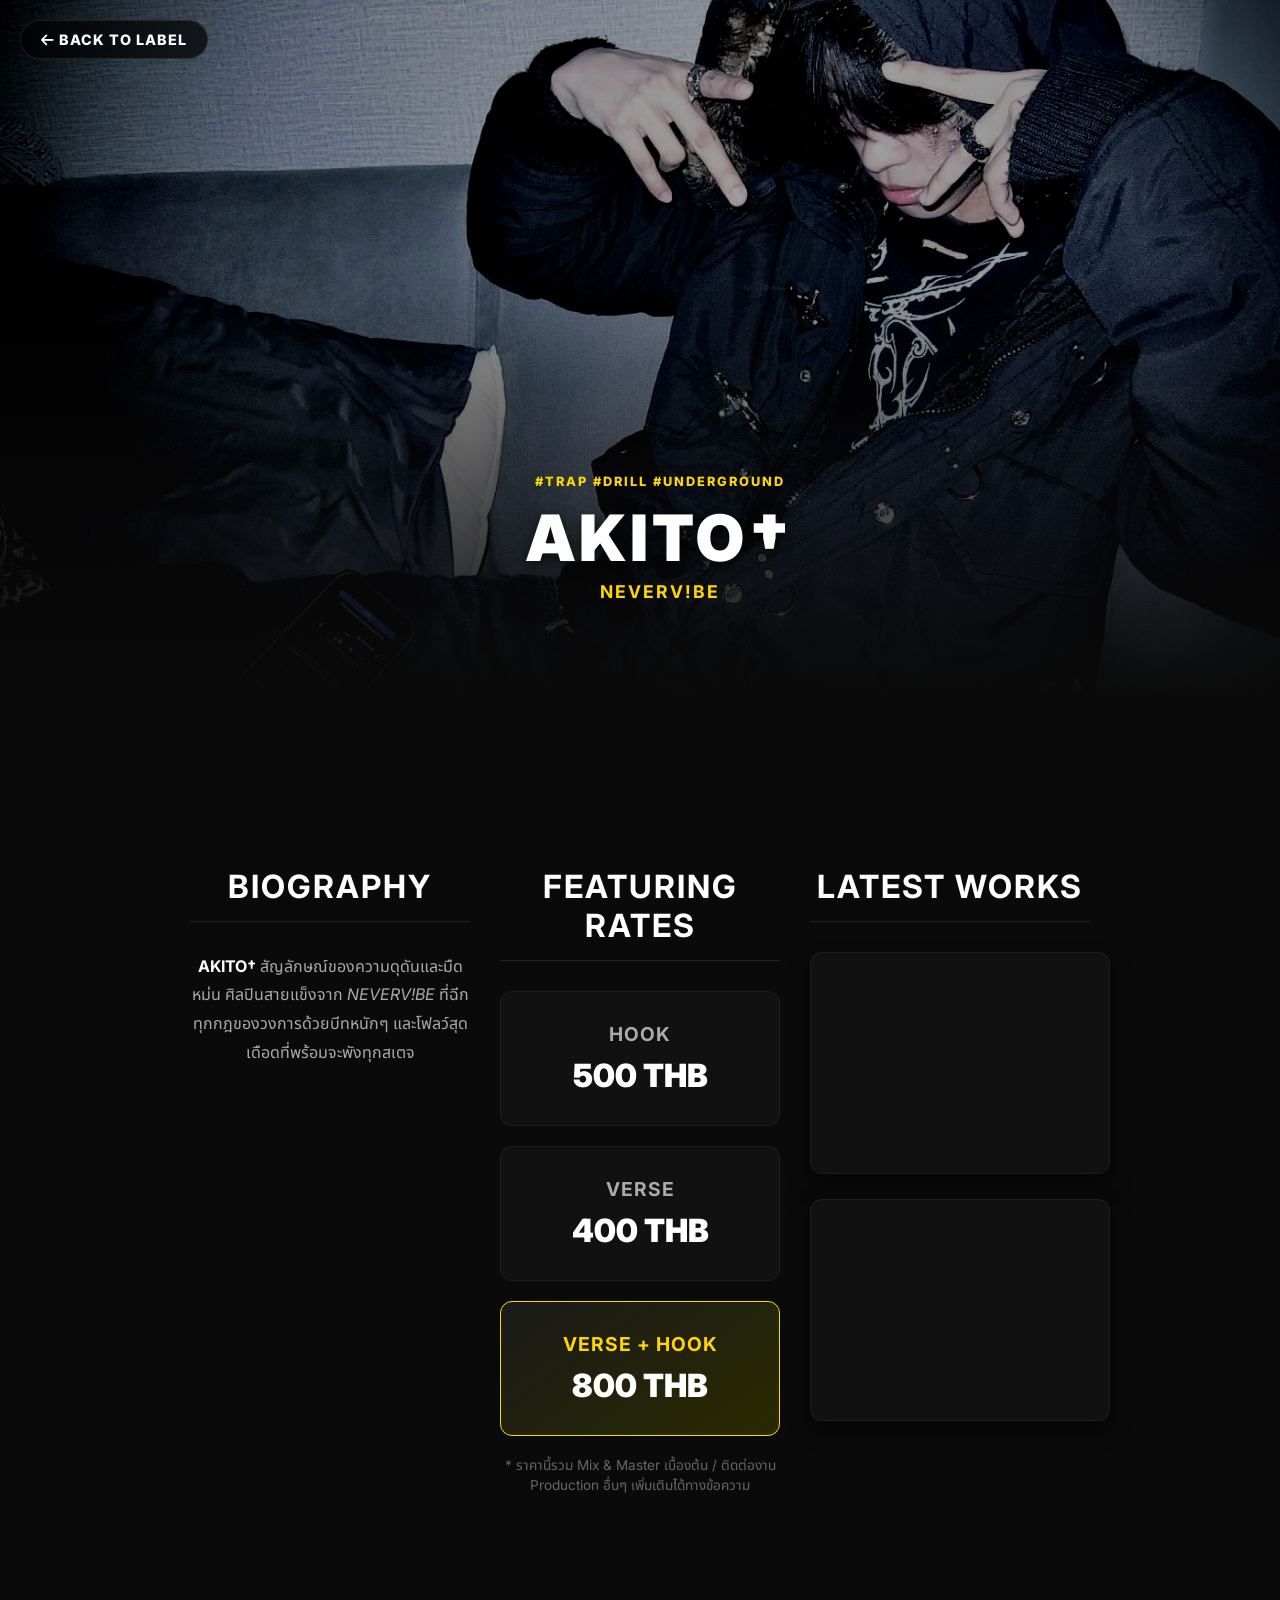
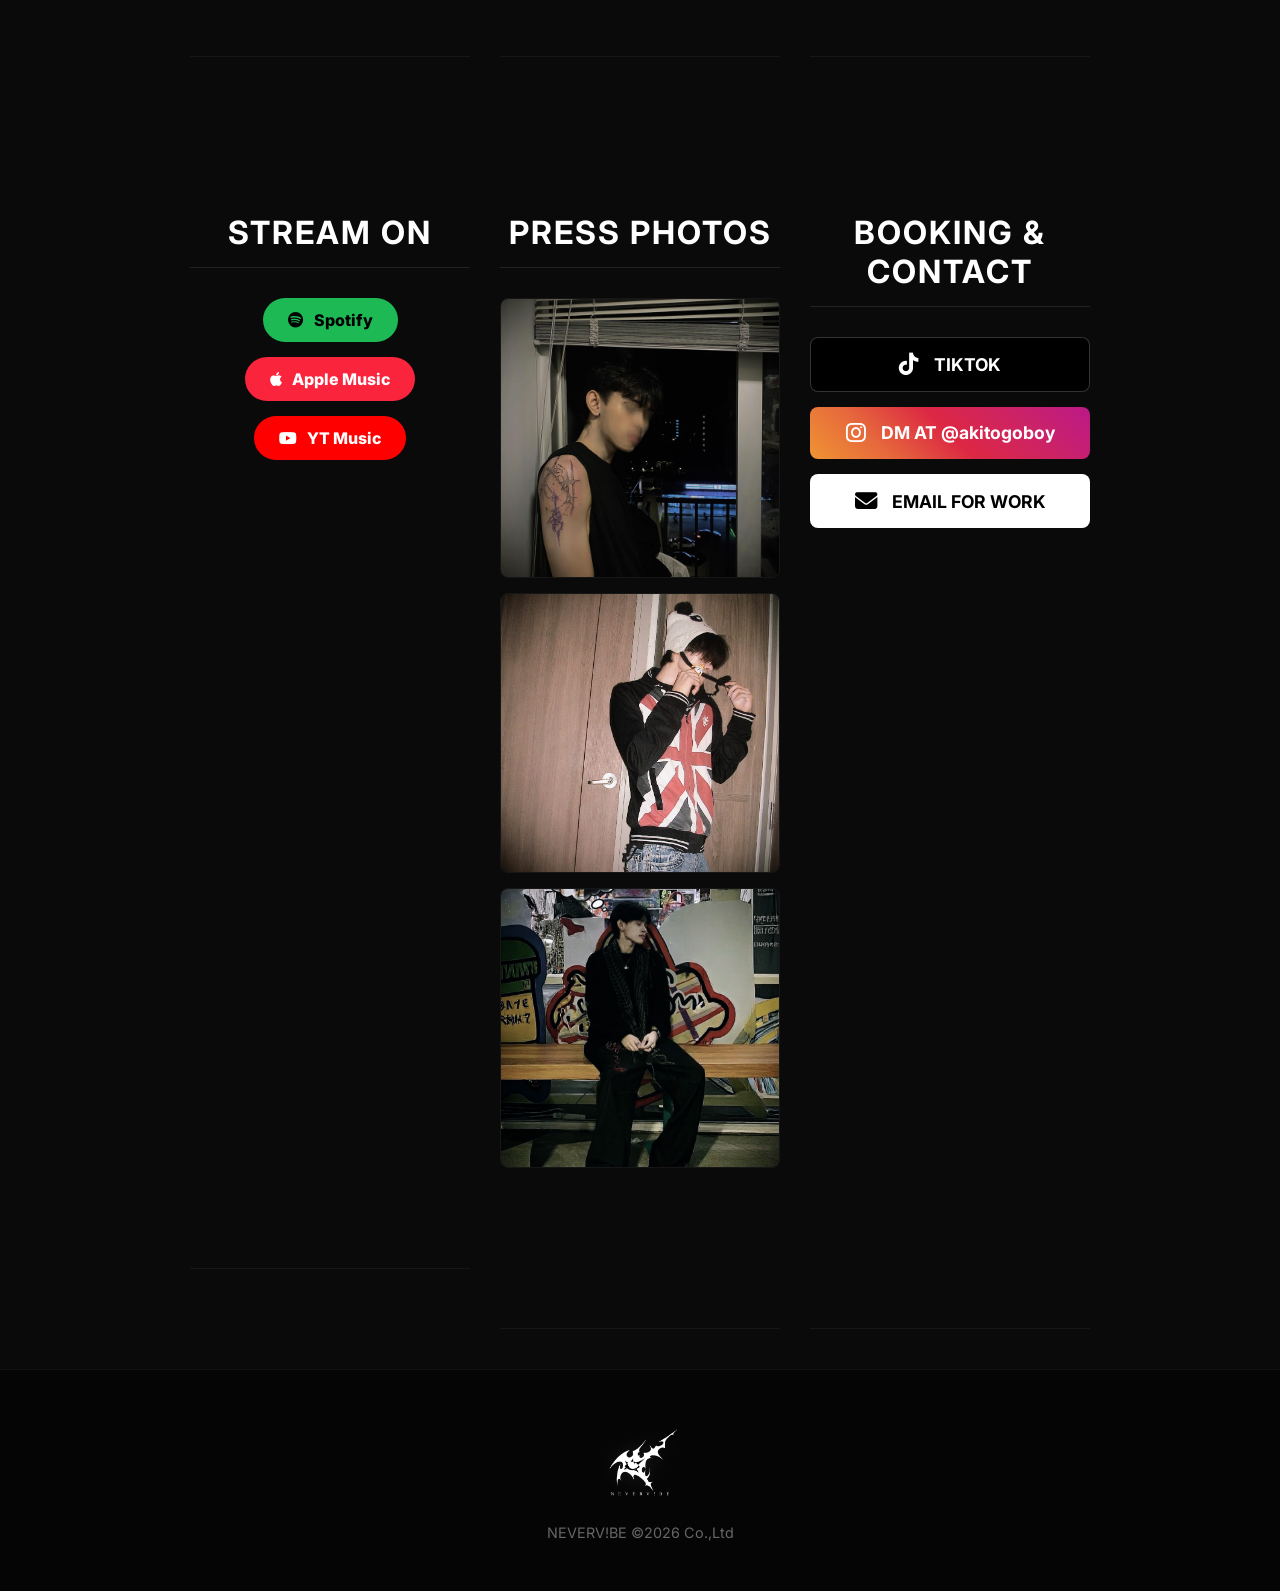
==== commit 3de8e0bb: "Add files via upload" ====
--- a/artist/AKITO.html
+++ b/artist/AKITO.html
@@ -11,7 +11,7 @@
 </head>
 <body class="artist-page">
     
-    <a href="index.html" class="floating-back">
+    <a href="undervibe.github.io/nevervibe" class="floating-back">
         <i class="fa-solid fa-arrow-left"></i> BACK TO LABEL
     </a>
 
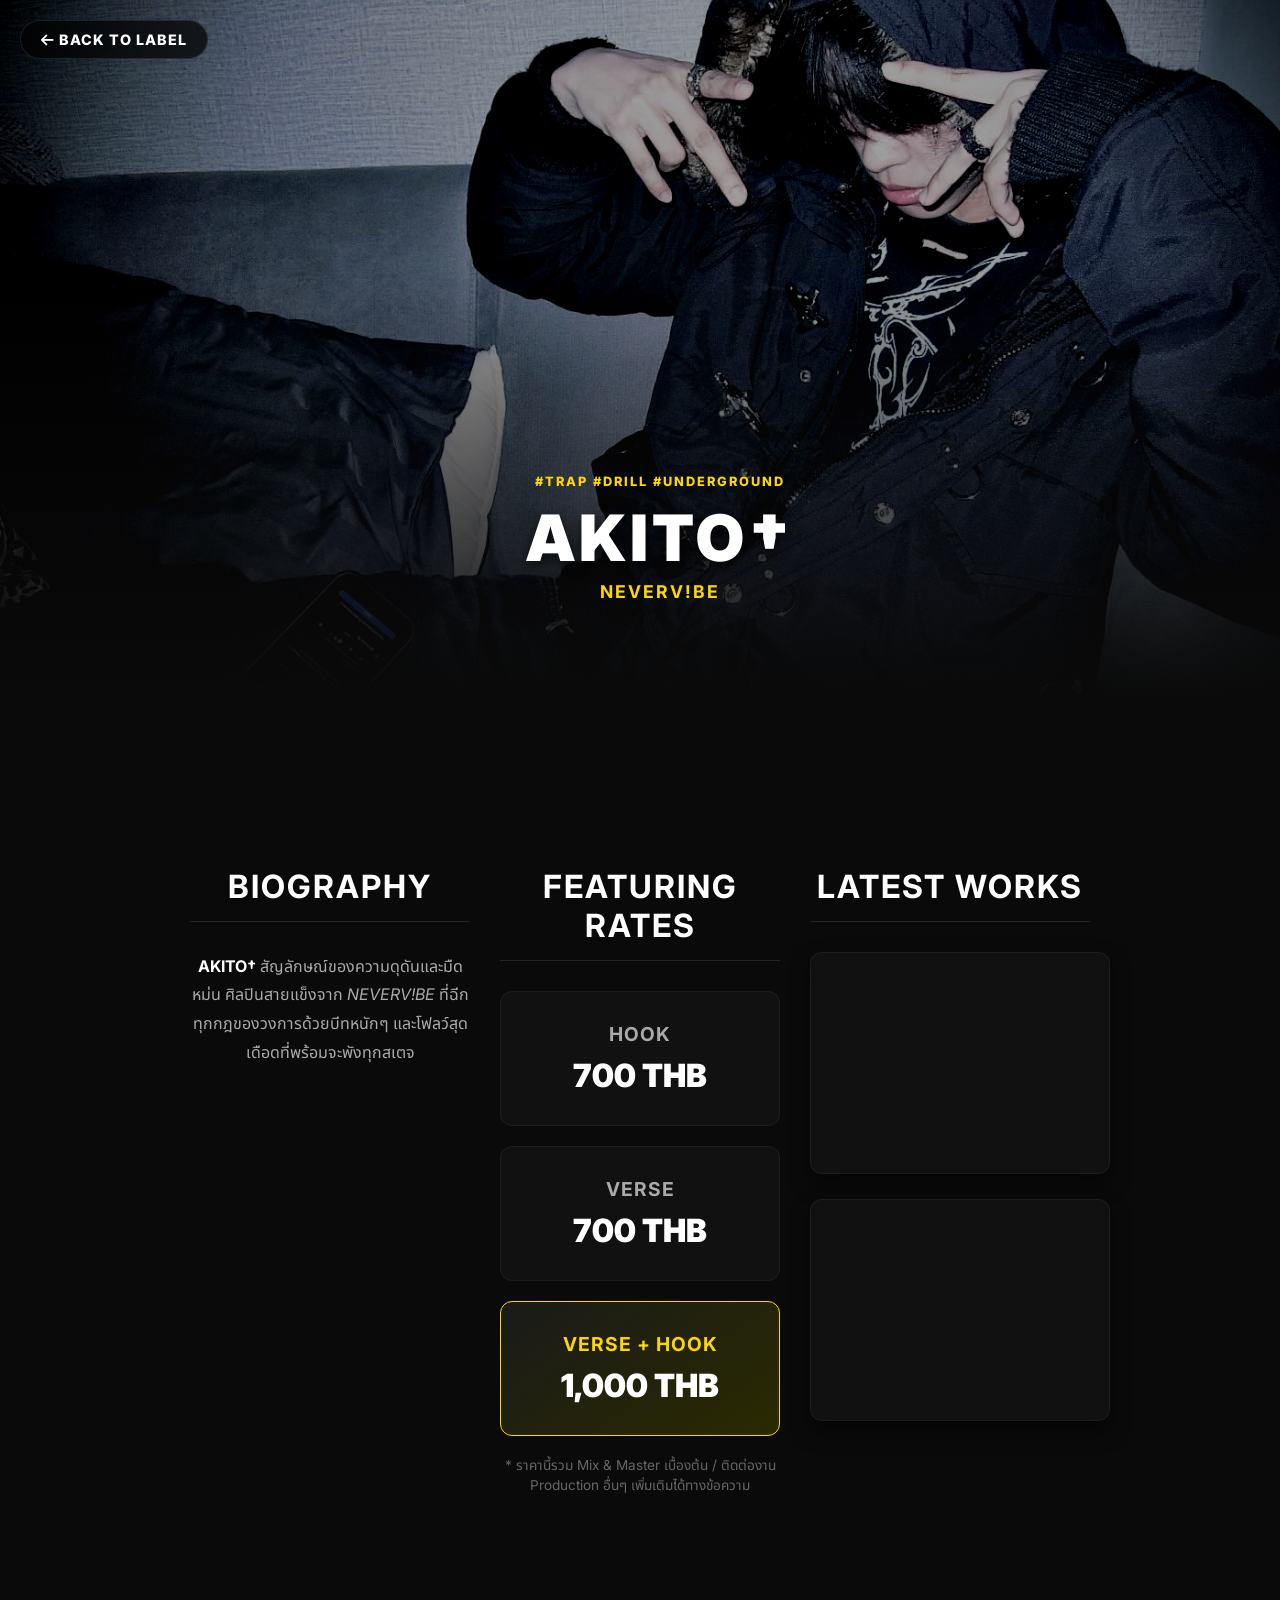
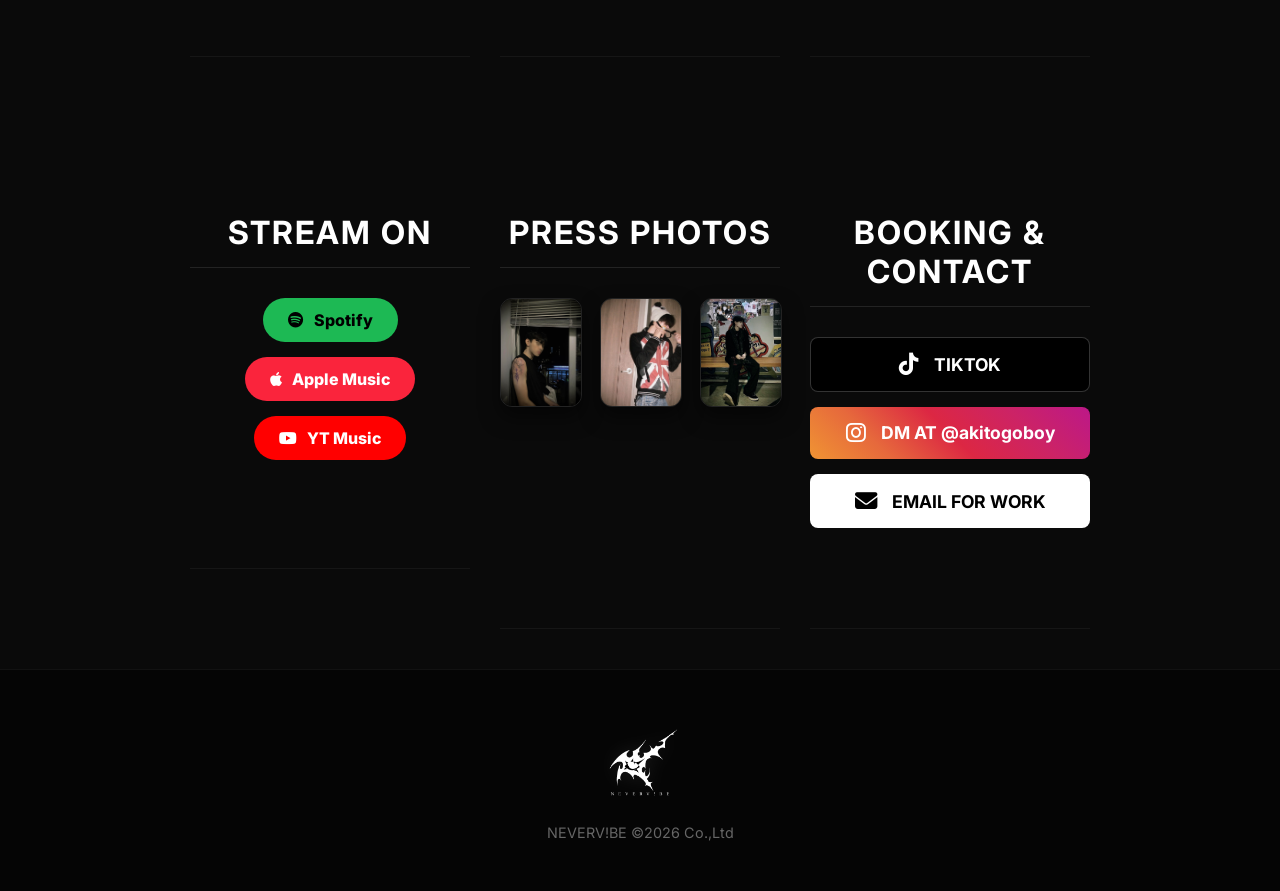
==== commit 3c3305e5: "Add files via upload" ====
--- a/artist/AKITO.html
+++ b/artist/AKITO.html
@@ -11,7 +11,7 @@
 </head>
 <body class="artist-page">
     
-    <a href="undervibe.github.io/nevervibe" class="floating-back">
+    <a href="https://undervibe.github.io/nevervibe" class="floating-back">
         <i class="fa-solid fa-arrow-left"></i> BACK TO LABEL
     </a>
 
@@ -37,15 +37,15 @@
             <div class="rates-grid">
                 <div class="rate-box">
                     <h3>HOOK</h3>
-                    <p class="price">500 THB</p>
+                    <p class="price">700 THB</p>
                 </div>
                 <div class="rate-box">
                     <h3>VERSE</h3>
-                    <p class="price">400 THB</p>
+                    <p class="price">700 THB</p>
                 </div>
                 <div class="rate-box premium">
                     <h3>VERSE + HOOK</h3>
-                    <p class="price">800 THB</p>
+                    <p class="price">1,000 THB</p>
                 </div>
             </div>
             <p class="rate-note">* ราคานี้รวม Mix & Master เบื้องต้น / ติดต่องาน Production อื่นๆ เพิ่มเติมได้ทางข้อความ</p>
@@ -55,7 +55,7 @@
             <h2>LATEST WORKS</h2>
             <div class="media-grid">
                 <div class="media-box">
-                    <iframe width="100%" height="220" src="https://www.youtube.com/embed/q7c63Br7a38" frameborder="0" allow="accelerometer; autoplay; clipboard-write; encrypted-media; gyroscope; picture-in-picture" allowfullscreen></iframe>
+                    <iframe width="100%" height="220" src="https://www.youtube.com/embed/9aPaEKfOGhU" frameborder="0" allow="accelerometer; autoplay; clipboard-write; encrypted-media; gyroscope; picture-in-picture" allowfullscreen></iframe>
                 </div>
                 <div class="media-box">
                     <iframe width="100%" height="220" scrolling="no" frameborder="no" allow="autoplay" src="https://w.soundcloud.com/player/?url=https://soundcloud.com/akitogoboy/she-fttrapmeen&color=%23FFD700&auto_play=false"></iframe>
--- a/artist/styles.css
+++ b/artist/styles.css
@@ -334,11 +334,36 @@
 .media-box { background: #111; border-radius: 12px; overflow: hidden; box-shadow: 0 10px 20px rgba(0,0,0,0.5); border: 1px solid rgba(255,255,255,0.05); }
 .media-box iframe { display: block; }
 
-.gallery-grid { display: grid; grid-template-columns: repeat(auto-fit, minmax(200px, 1fr)); gap: 15px; margin-bottom: 60px;}
-.gallery-item { aspect-ratio: 1/1; overflow: hidden; border-radius: 8px; border: 1px solid rgba(255,255,255,0.05); }
-.gallery-item img { width: 100%; height: 100%; object-fit: cover; transition: transform 0.4s; }
-.gallery-item:hover img { transform: scale(1.1); }
-
+/* =========================================
+   แก้ไขส่วน PRESS PHOTOS GALLERY ใหม่ให้สวยเป๊ะ
+========================================= */
+.gallery-grid {
+    display: grid;
+    grid-template-columns: repeat(3, 1fr); /* บังคับให้เรียง 3 รูปใน 1 แถวเสมอ บนหน้าจอคอม */
+    gap: 20px;
+    margin-bottom: 60px;
+}
+
+.gallery-item {
+    position: relative;
+    width: 100%;
+    aspect-ratio: 3/4; /* ล็อคสัดส่วนให้เป็นทรงแนวตั้ง (Portrait 3:4) เท่ากันทุกรูป */
+    overflow: hidden;
+    border-radius: 12px; /* มุมโค้งมนนิดๆ ให้ดูพรีเมียม */
+    border: 1px solid rgba(255, 255, 255, 0.1);
+    box-shadow: 0 10px 20px rgba(0, 0, 0, 0.5); /* เพิ่มเงาให้รูปลอยขึ้นมา */
+}
+
+.gallery-item img {
+    width: 100%;
+    height: 100%;
+    object-fit: cover; /* ตัดภาพส่วนเกินออกอัตโนมัติ ไม่ให้รูปเบี้ยวหรือยืด */
+    transition: transform 0.5s ease; /* เอฟเฟกต์ตอนเอาเมาส์ชี้ */
+}
+
+.gallery-item:hover img {
+    transform: scale(1.1); /* ซูมรูปเข้า 10% ตอนเมาส์ชี้ */
+}
 .contact-links { display: flex; flex-direction: column; gap: 15px; max-width: 400px; margin: 0 auto; }
 .contact-links a {
     display: flex; align-items: center; justify-content: center; gap: 15px;
@@ -420,9 +445,9 @@
     }
 
     /* 6. แกลเลอรีรูปภาพ (Gallery): แสดง 2 คอลัมน์ */
-    .gallery-grid {
-        grid-template-columns: repeat(2, 1fr);
-        gap: 10px;
+   .gallery-grid {
+        grid-template-columns: repeat(2, 1fr); /* บนมือถือบังคับให้เรียง 2 รูปคู่กัน */
+        gap: 15px;
     }
 
     /* 7. สินค้า (Merch): แสดงเต็มหน้าจอ */
@@ -453,8 +478,8 @@
     .hero-overlay h1 {
         font-size: 2.2rem;
     }
-    .gallery-grid {
-        grid-template-columns: 1fr; /* รูปภาพใหญ่ๆ เต็มจอไปเลย 1 คอลัมน์ */
+.gallery-grid {
+        grid-template-columns: 1fr; /* ถ้าจอมือถือเล็กมากๆ (เช่น iPhone รุ่นเก่า) ค่อยให้เรียงแถวเรียง 1 */
     }
 }
 
